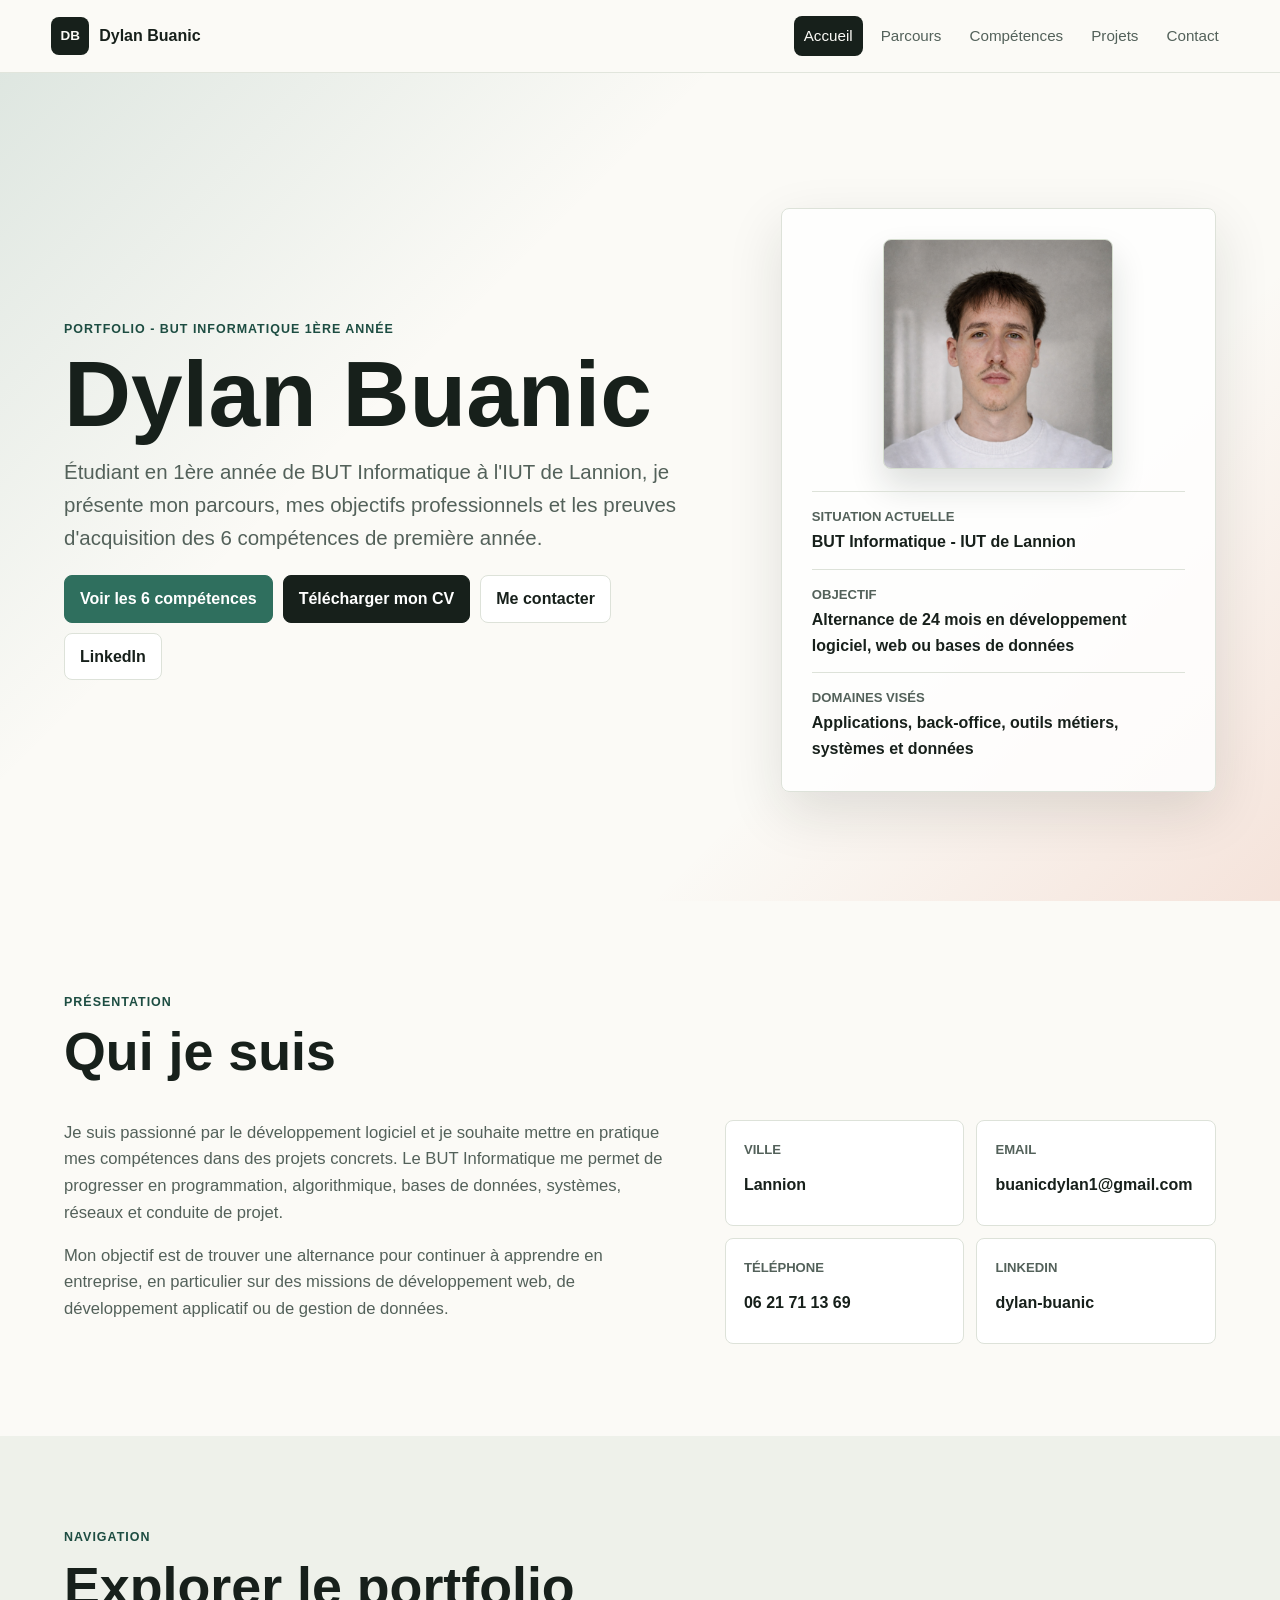
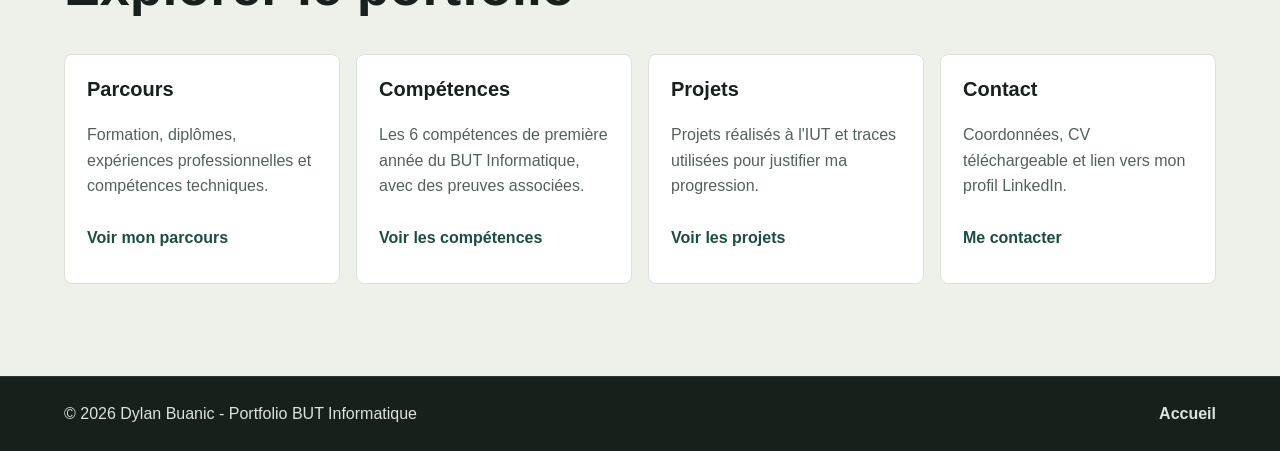
==== index.html @ 0c288818 "site portfolio" ====
<!DOCTYPE html>
<html lang="fr">
<head>
  <meta charset="UTF-8">
  <meta name="viewport" content="width=device-width, initial-scale=1.0">
  <title>Accueil - Dylan Buanic</title>
  <meta name="description" content="Accueil du portfolio de Dylan Buanic, étudiant en première année de BUT Informatique à l'IUT de Lannion.">
  <link rel="stylesheet" href="styles.css?v=photo-fix">
</head>
<body>
  <header class="site-header">
    <a class="brand" href="index.html" aria-label="Retour à l'accueil">
      <span class="brand-mark">DB</span>
      <span>Dylan Buanic</span>
    </a>
    <nav class="main-nav" aria-label="Navigation principale">
      <a class="active" href="index.html">Accueil</a>
      <a href="parcours.html">Parcours</a>
      <a href="competences.html">Compétences</a>
      <a href="projets.html">Projets</a>
      <a href="contact.html">Contact</a>
    </nav>
  </header>

  <main>
    <section class="hero">
      <div class="hero-content">
        <p class="kicker">Portfolio - BUT Informatique 1ère année</p>
        <h1>Dylan Buanic</h1>
        <p class="hero-lead">
          Étudiant en 1ère année de BUT Informatique à l'IUT de Lannion, je présente mon parcours,
          mes objectifs professionnels et les preuves d'acquisition des 6 compétences de première année.
        </p>
        <div class="hero-actions" aria-label="Actions principales">
          <a class="button primary" href="competences.html">Voir les 6 compétences</a>
          <a class="button secondary" href="assets/CV_Dylan_Buanic.pdf" download>Télécharger mon CV</a>
          <a class="button ghost" href="contact.html">Me contacter</a>
          <a class="button ghost" href="https://www.linkedin.com/in/dylan-buanic-a615283ba/" target="_blank" rel="noreferrer">LinkedIn</a>
        </div>
      </div>

      <aside class="hero-panel" aria-label="Résumé rapide">
        <img class="portrait" src="assets/photo-profil-dylan.png" alt="Photo de profil de Dylan Buanic">
        <dl class="identity-list">
          <div>
            <dt>Situation actuelle</dt>
            <dd>BUT Informatique - IUT de Lannion</dd>
          </div>
          <div>
            <dt>Objectif</dt>
            <dd>Alternance de 24 mois en développement logiciel, web ou bases de données</dd>
          </div>
          <div>
            <dt>Domaines visés</dt>
            <dd>Applications, back-office, outils métiers, systèmes et données</dd>
          </div>
        </dl>
      </aside>
    </section>

    <section class="section">
      <div class="section-heading">
        <p class="kicker">Présentation</p>
        <h2>Qui je suis</h2>
      </div>
      <div class="two-columns">
        <div>
          <p>
            Je suis passionné par le développement logiciel et je souhaite mettre en pratique mes compétences
            dans des projets concrets. Le BUT Informatique me permet de progresser en programmation,
            algorithmique, bases de données, systèmes, réseaux et conduite de projet.
          </p>
          <p>
            Mon objectif est de trouver une alternance pour continuer à apprendre en entreprise, en particulier
            sur des missions de développement web, de développement applicatif ou de gestion de données.
          </p>
        </div>
        <div class="fact-grid" aria-label="Informations principales">
          <div class="fact">
            <span>Ville</span>
            <strong>Lannion</strong>
          </div>
          <div class="fact">
            <span>Email</span>
            <strong>buanicdylan1@gmail.com</strong>
          </div>
          <div class="fact">
            <span>Téléphone</span>
            <strong>06 21 71 13 69</strong>
          </div>
          <div class="fact">
            <span>LinkedIn</span>
            <strong><a href="https://www.linkedin.com/in/dylan-buanic-a615283ba/" target="_blank" rel="noreferrer">dylan-buanic</a></strong>
          </div>
        </div>
      </div>
    </section>

    <section class="section muted">
      <div class="section-heading">
        <p class="kicker">Navigation</p>
        <h2>Explorer le portfolio</h2>
      </div>
      <div class="overview-grid">
        <article class="overview-card">
          <h3>Parcours</h3>
          <p>Formation, diplômes, expériences professionnelles et compétences techniques.</p>
          <a href="parcours.html">Voir mon parcours</a>
        </article>
        <article class="overview-card">
          <h3>Compétences</h3>
          <p>Les 6 compétences de première année du BUT Informatique, avec des preuves associées.</p>
          <a href="competences.html">Voir les compétences</a>
        </article>
        <article class="overview-card">
          <h3>Projets</h3>
          <p>Projets réalisés à l'IUT et traces utilisées pour justifier ma progression.</p>
          <a href="projets.html">Voir les projets</a>
        </article>
        <article class="overview-card">
          <h3>Contact</h3>
          <p>Coordonnées, CV téléchargeable et lien vers mon profil LinkedIn.</p>
          <a href="contact.html">Me contacter</a>
        </article>
      </div>
    </section>
  </main>

  <footer class="site-footer">
    <p>© 2026 Dylan Buanic - Portfolio BUT Informatique</p>
    <a href="index.html">Accueil</a>
  </footer>
</body>
</html>
---- styles.css ----
:root {
  --ink: #17201b;
  --muted-ink: #53615a;
  --paper: #fbfaf6;
  --panel: #ffffff;
  --line: #dde2d9;
  --sage: #2f6f5e;
  --sage-dark: #1d4d42;
  --coral: #d56a4a;
  --gold: #c9952e;
  --sky: #5b8fa8;
  --shadow: 0 20px 55px rgba(23, 32, 27, 0.12);
}

* {
  box-sizing: border-box;
}

html {
  scroll-behavior: smooth;
}

body {
  margin: 0;
  background: var(--paper);
  color: var(--ink);
  font-family: Arial, Helvetica, sans-serif;
  line-height: 1.6;
}

a {
  color: inherit;
  text-decoration: none;
}

img {
  display: block;
  max-width: 100%;
}

.site-header {
  position: sticky;
  top: 0;
  z-index: 20;
  display: flex;
  align-items: center;
  justify-content: space-between;
  gap: 24px;
  padding: 16px clamp(18px, 4vw, 56px);
  border-bottom: 1px solid rgba(221, 226, 217, 0.85);
  background: rgba(251, 250, 246, 0.94);
  backdrop-filter: blur(14px);
}

.brand {
  display: inline-flex;
  align-items: center;
  gap: 10px;
  min-width: max-content;
  font-weight: 800;
}

.brand-mark {
  display: grid;
  width: 38px;
  height: 38px;
  place-items: center;
  border-radius: 8px;
  background: var(--ink);
  color: var(--paper);
  font-size: 0.84rem;
  letter-spacing: 0;
}

.main-nav {
  display: flex;
  flex-wrap: wrap;
  justify-content: flex-end;
  gap: 8px;
  font-size: 0.95rem;
}

.main-nav a {
  padding: 8px 10px;
  border-radius: 8px;
  color: var(--muted-ink);
}

.main-nav a:hover,
.main-nav a:focus-visible {
  background: #eef3ed;
  color: var(--ink);
}

.main-nav a.active {
  background: var(--ink);
  color: var(--paper);
}

.hero {
  display: grid;
  grid-template-columns: minmax(0, 1.2fr) minmax(280px, 0.8fr);
  align-items: center;
  gap: clamp(28px, 5vw, 72px);
  min-height: calc(100vh - 72px);
  padding: clamp(46px, 8vw, 96px) clamp(18px, 5vw, 72px) clamp(34px, 6vw, 70px);
  background:
    linear-gradient(135deg, rgba(47, 111, 94, 0.14), transparent 34%),
    linear-gradient(315deg, rgba(213, 106, 74, 0.16), transparent 30%),
    var(--paper);
}

.hero-content {
  max-width: 760px;
}

.kicker {
  margin: 0 0 10px;
  color: var(--sage-dark);
  font-size: 0.78rem;
  font-weight: 800;
  letter-spacing: 0.08em;
  text-transform: uppercase;
}

h1,
h2,
h3,
p {
  margin-top: 0;
}

h1 {
  margin-bottom: 18px;
  font-size: clamp(2.55rem, 8vw, 5.8rem);
  line-height: 0.95;
  letter-spacing: 0;
}

h2 {
  margin-bottom: 0;
  font-size: clamp(2rem, 4.2vw, 3.4rem);
  line-height: 1.05;
  letter-spacing: 0;
}

h3 {
  margin-bottom: 10px;
  font-size: 1.25rem;
  line-height: 1.25;
  letter-spacing: 0;
}

.hero-lead {
  max-width: 680px;
  color: var(--muted-ink);
  font-size: clamp(1.05rem, 2vw, 1.28rem);
}

.hero-actions,
.contact-actions,
.inline-links,
.evidence-links,
.related-competences {
  display: flex;
  flex-wrap: wrap;
  gap: 10px;
}

.button,
.inline-links a,
.evidence-links a,
.related-competences a,
.project-card a {
  display: inline-flex;
  align-items: center;
  justify-content: center;
  min-height: 42px;
  padding: 10px 15px;
  border: 1px solid var(--line);
  border-radius: 8px;
  font-weight: 800;
}

.button.primary {
  border-color: var(--sage);
  background: var(--sage);
  color: white;
}

.button.secondary {
  border-color: var(--ink);
  background: var(--ink);
  color: white;
}

.button.ghost,
.inline-links a,
.evidence-links a,
.related-competences a,
.project-card a {
  background: var(--panel);
  color: var(--ink);
}

.button:hover,
.inline-links a:hover,
.evidence-links a:hover,
.related-competences a:hover,
.project-card a:hover,
.button:focus-visible,
.inline-links a:focus-visible,
.evidence-links a:focus-visible,
.related-competences a:focus-visible,
.project-card a:focus-visible {
  transform: translateY(-1px);
  box-shadow: 0 10px 22px rgba(23, 32, 27, 0.12);
}

.hero-panel {
  display: grid;
  gap: 22px;
  padding: clamp(20px, 4vw, 30px);
  border: 1px solid var(--line);
  border-radius: 8px;
  background: rgba(255, 255, 255, 0.82);
  box-shadow: var(--shadow);
}

.portrait {
  display: block;
  width: min(100%, 230px);
  height: min(72vw, 230px);
  object-fit: cover;
  object-position: center 24%;
  margin-inline: auto;
  border: 1px solid #d5ddcf;
  border-radius: 8px;
  background: #eef2ec;
  box-shadow: 0 18px 34px rgba(23, 32, 27, 0.14);
}

.identity-list {
  display: grid;
  gap: 14px;
  margin: 0;
}

.identity-list div {
  display: grid;
  gap: 2px;
  padding-top: 14px;
  border-top: 1px solid var(--line);
}

.identity-list dt,
.fact span,
.timeline-date,
.tag {
  color: var(--muted-ink);
  font-size: 0.82rem;
  font-weight: 800;
  text-transform: uppercase;
}

.identity-list dd {
  margin: 0;
  font-weight: 700;
}

.section {
  padding: clamp(52px, 8vw, 92px) clamp(18px, 5vw, 72px);
}

.muted {
  background: #eef1ea;
}

.section-heading {
  max-width: 820px;
  margin-bottom: clamp(24px, 4vw, 40px);
}

.page-hero {
  padding: clamp(54px, 8vw, 96px) clamp(18px, 5vw, 72px) clamp(34px, 6vw, 64px);
  background:
    linear-gradient(135deg, rgba(47, 111, 94, 0.12), transparent 34%),
    linear-gradient(315deg, rgba(213, 106, 74, 0.12), transparent 30%),
    var(--paper);
}

.page-hero p {
  max-width: 850px;
  color: var(--muted-ink);
  font-size: clamp(1.05rem, 2vw, 1.22rem);
}

.two-columns {
  display: grid;
  grid-template-columns: minmax(0, 1fr) minmax(280px, 0.82fr);
  gap: clamp(24px, 5vw, 62px);
  align-items: start;
}

.two-columns p,
.contact-layout p {
  color: var(--muted-ink);
  font-size: 1.04rem;
}

.fact-grid {
  display: grid;
  grid-template-columns: repeat(2, minmax(0, 1fr));
  gap: 12px;
}

.fact,
.overview-card,
.competence-detail,
.competence-card,
.project-card {
  border: 1px solid var(--line);
  border-radius: 8px;
  background: var(--panel);
}

.fact {
  display: grid;
  gap: 4px;
  min-height: 106px;
  padding: 18px;
}

.fact strong {
  overflow-wrap: anywhere;
}

.overview-grid {
  display: grid;
  grid-template-columns: repeat(4, minmax(0, 1fr));
  gap: 16px;
}

.overview-card {
  display: grid;
  align-content: start;
  gap: 10px;
  min-height: 230px;
  padding: 22px;
}

.overview-card p {
  color: var(--muted-ink);
}

.overview-card a {
  align-self: end;
  font-weight: 800;
  color: var(--sage-dark);
}

.timeline {
  display: grid;
  gap: 16px;
  max-width: 980px;
}

.subsection-title {
  margin: 26px 0 14px;
  font-size: 1.05rem;
  text-transform: uppercase;
  color: var(--sage-dark);
}

.timeline-item {
  display: grid;
  grid-template-columns: 150px minmax(0, 1fr);
  gap: 22px;
  padding: 22px;
  border-left: 5px solid var(--sage);
  border-radius: 8px;
  background: var(--panel);
}

.timeline-item p {
  margin-bottom: 12px;
  color: var(--muted-ink);
}

.skills-strip {
  display: flex;
  flex-wrap: wrap;
  gap: 10px;
  margin-top: 28px;
  max-width: 980px;
}

.skills-strip span {
  display: inline-flex;
  min-height: 36px;
  align-items: center;
  padding: 7px 11px;
  border: 1px solid var(--line);
  border-radius: 8px;
  background: var(--panel);
  font-weight: 800;
}

.competence-grid {
  display: grid;
  grid-template-columns: repeat(3, minmax(0, 1fr));
  gap: 16px;
}

.competence-detail-list {
  display: grid;
  gap: 16px;
  max-width: 1060px;
}

.competence-detail {
  display: grid;
  grid-template-columns: 58px minmax(0, 1fr);
  gap: 18px;
  padding: 24px;
}

.competence-detail h2 {
  margin-bottom: 12px;
  font-size: clamp(1.35rem, 2.4vw, 2rem);
}

.competence-detail p {
  color: var(--muted-ink);
}

.evidence-links,
.related-competences {
  margin-top: 8px;
}

.related-competences {
  padding-top: 12px;
  border-top: 1px solid var(--line);
}

.related-competences a {
  min-height: 34px;
  padding: 7px 10px;
  background: #eef3ed;
  color: var(--sage-dark);
}

.competence-card {
  display: grid;
  align-content: start;
  gap: 12px;
  min-height: 360px;
  padding: 22px;
}

.competence-number {
  display: inline-grid;
  width: 44px;
  height: 44px;
  place-items: center;
  border-radius: 8px;
  background: #e9f1ec;
  color: var(--sage-dark);
  font-weight: 900;
}

.competence-card:nth-child(2) .competence-number,
.competence-card:nth-child(5) .competence-number {
  background: #f7eee3;
  color: #8a5b14;
}

.competence-card:nth-child(3) .competence-number,
.competence-card:nth-child(6) .competence-number {
  background: #edf3f6;
  color: #2f6077;
}

.competence-card p,
.competence-card li,
.project-card p {
  color: var(--muted-ink);
}

.competence-card ul {
  display: grid;
  gap: 8px;
  margin: 0;
  padding-left: 18px;
}

.project-list {
  display: grid;
  grid-template-columns: repeat(2, minmax(0, 1fr));
  gap: 16px;
}

.project-card {
  scroll-margin-top: 96px;
  overflow: hidden;
}

.project-copy {
  display: grid;
  align-content: start;
  gap: 10px;
  padding: 24px;
}

.tag {
  width: fit-content;
  padding: 5px 8px;
  border-radius: 8px;
  background: #f4e9dd;
  color: #8a4f38;
}

.contact-section {
  background: var(--ink);
  color: var(--paper);
}

.page-contact {
  min-height: 360px;
}

.contact-section .kicker,
.contact-layout p {
  color: #b8cabf;
}

.contact-layout {
  display: grid;
  grid-template-columns: minmax(0, 0.9fr) minmax(280px, 1fr);
  gap: 24px;
  align-items: center;
}

.contact-section .button.ghost {
  border-color: rgba(255, 255, 255, 0.22);
  background: transparent;
  color: var(--paper);
}

.site-footer {
  display: flex;
  flex-wrap: wrap;
  justify-content: space-between;
  gap: 14px;
  padding: 24px clamp(18px, 5vw, 72px);
  border-top: 1px solid #2b352f;
  background: var(--ink);
  color: #dce4dc;
}

.site-footer p {
  margin: 0;
}

.site-footer a {
  font-weight: 800;
}

@media (max-width: 980px) {
  .site-header {
    align-items: flex-start;
    flex-direction: column;
  }

  .main-nav {
    justify-content: flex-start;
  }

  .hero,
  .two-columns,
  .contact-layout {
    grid-template-columns: 1fr;
  }

  .hero {
    min-height: auto;
  }

  .competence-grid,
  .project-list,
  .overview-grid {
    grid-template-columns: repeat(2, minmax(0, 1fr));
  }
}

@media (max-width: 680px) {
  .main-nav a {
    padding-inline: 8px;
  }

  .hero-actions,
  .contact-actions,
  .inline-links,
  .evidence-links,
  .related-competences {
    align-items: stretch;
    flex-direction: column;
  }

  .button,
  .inline-links a,
  .evidence-links a,
  .related-competences a,
  .project-card a {
    width: 100%;
  }

  .fact-grid,
  .competence-grid,
  .project-list,
  .overview-grid,
  .competence-detail {
    grid-template-columns: 1fr;
  }

  .timeline-item {
    grid-template-columns: 1fr;
  }

  .competence-card {
    min-height: auto;
  }
}
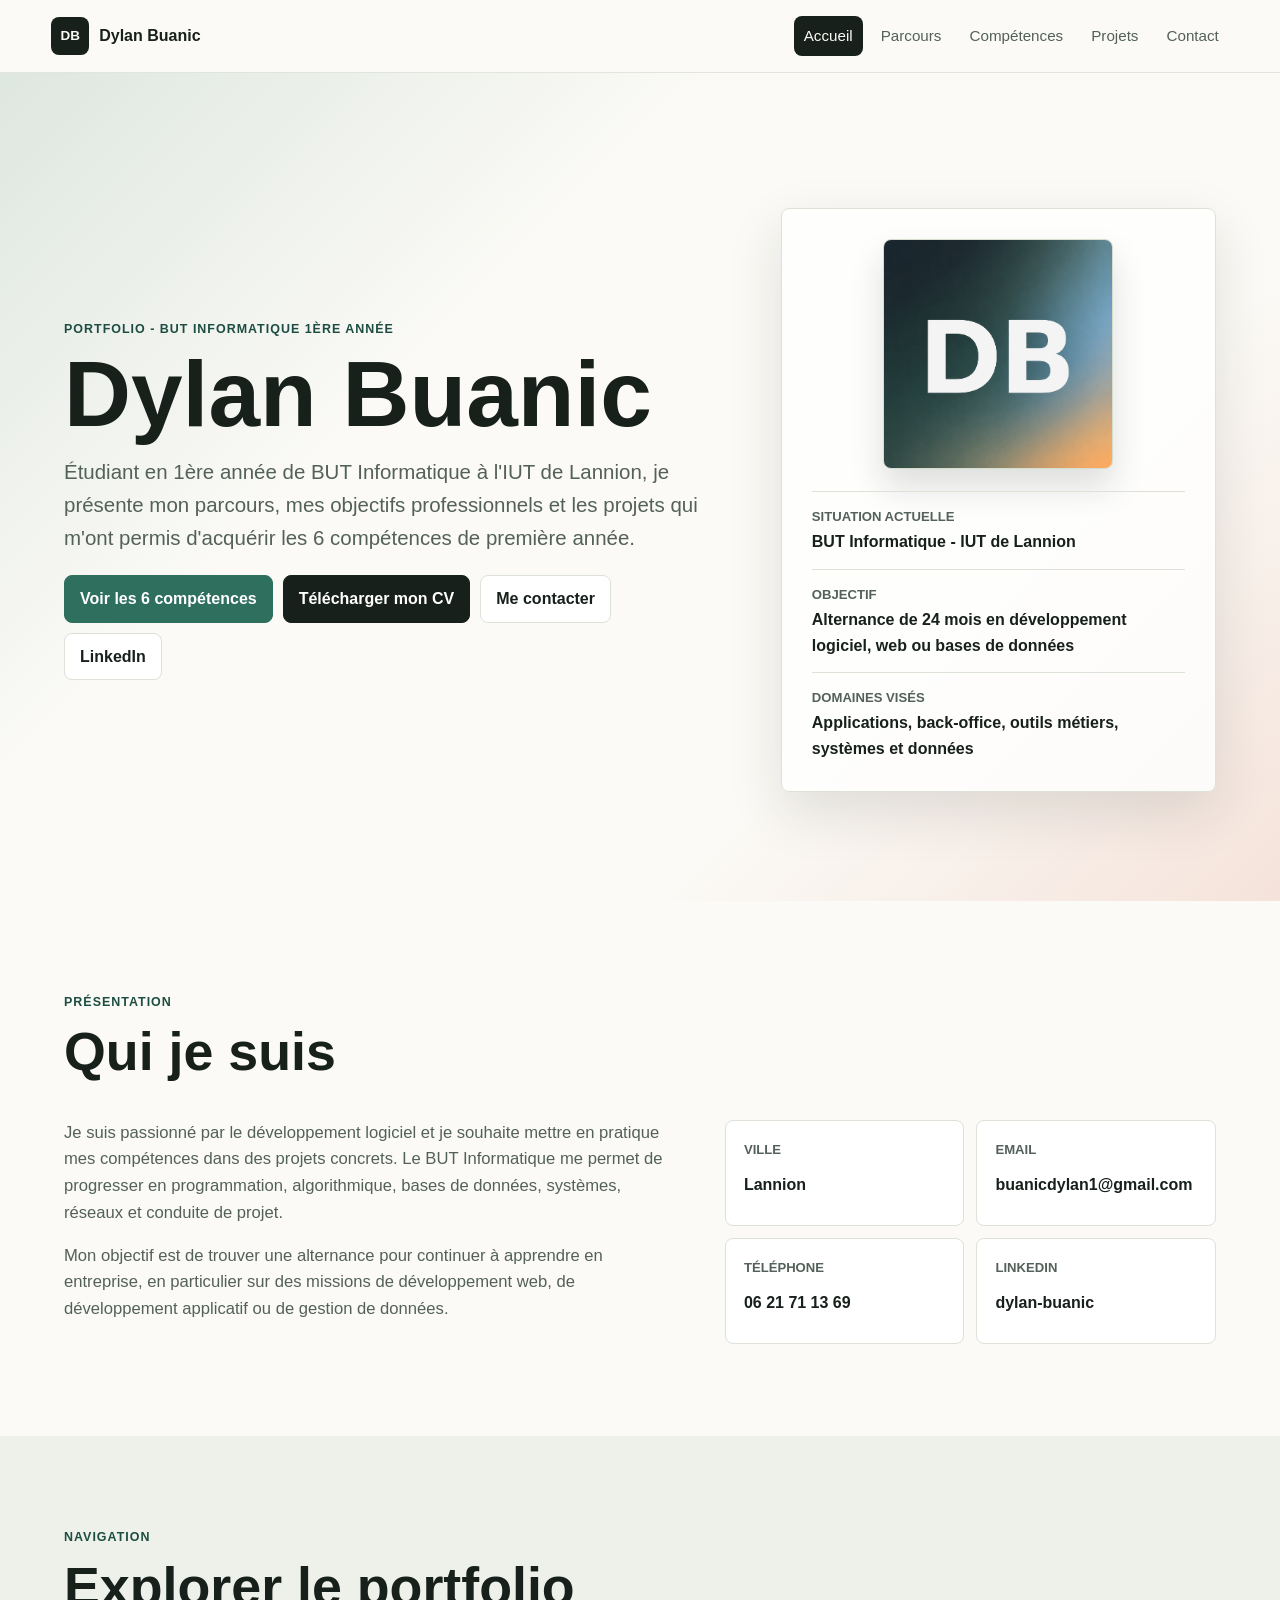
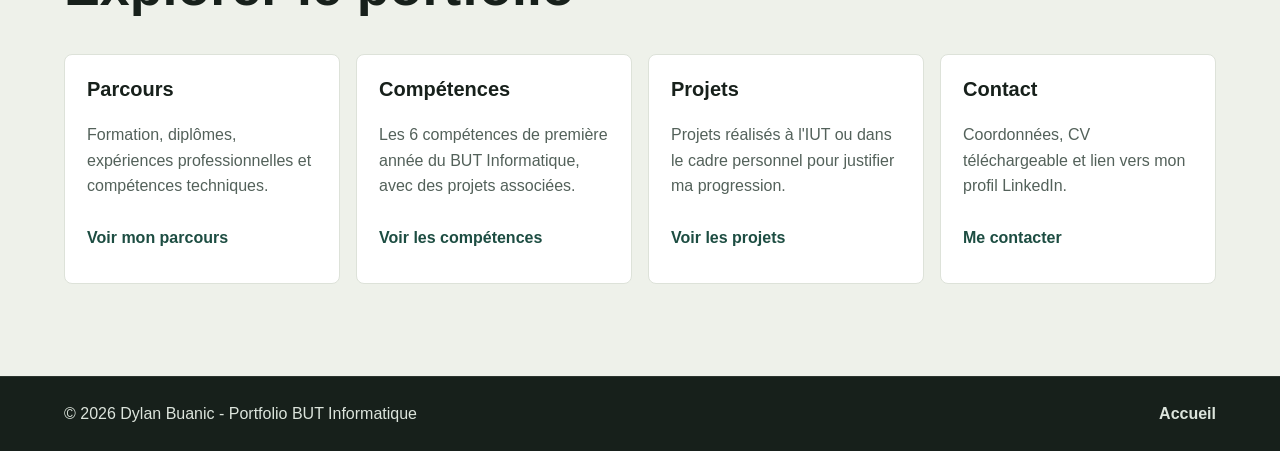
==== commit e095d3ba: "modif mineur" ====
--- a/index.html
+++ b/index.html
@@ -29,7 +29,7 @@
         <h1>Dylan Buanic</h1>
         <p class="hero-lead">
           Étudiant en 1ère année de BUT Informatique à l'IUT de Lannion, je présente mon parcours,
-          mes objectifs professionnels et les preuves d'acquisition des 6 compétences de première année.
+          mes objectifs professionnels et les projets qui m'ont permis d'acquérir les 6 compétences de première année.
         </p>
         <div class="hero-actions" aria-label="Actions principales">
           <a class="button primary" href="competences.html">Voir les 6 compétences</a>
@@ -40,7 +40,7 @@
       </div>
 
       <aside class="hero-panel" aria-label="Résumé rapide">
-        <img class="portrait" src="assets/photo-profil-dylan.png" alt="Photo de profil de Dylan Buanic">
+        <img class="portrait" src="assets/imagePDP.png" alt="Photo de profil de Dylan Buanic">
         <dl class="identity-list">
           <div>
             <dt>Situation actuelle</dt>
@@ -109,12 +109,13 @@
         </article>
         <article class="overview-card">
           <h3>Compétences</h3>
-          <p>Les 6 compétences de première année du BUT Informatique, avec des preuves associées.</p>
+          <p>Les 6 compétences de première année du BUT Informatique, avec des projets associées.</p>
           <a href="competences.html">Voir les compétences</a>
         </article>
         <article class="overview-card">
           <h3>Projets</h3>
-          <p>Projets réalisés à l'IUT et traces utilisées pour justifier ma progression.</p>
+          <p>Projets réalisés à l'IUT ou dans le cadre personnel pour justifier ma progression.   
+          </p>
           <a href="projets.html">Voir les projets</a>
         </article>
         <article class="overview-card">
